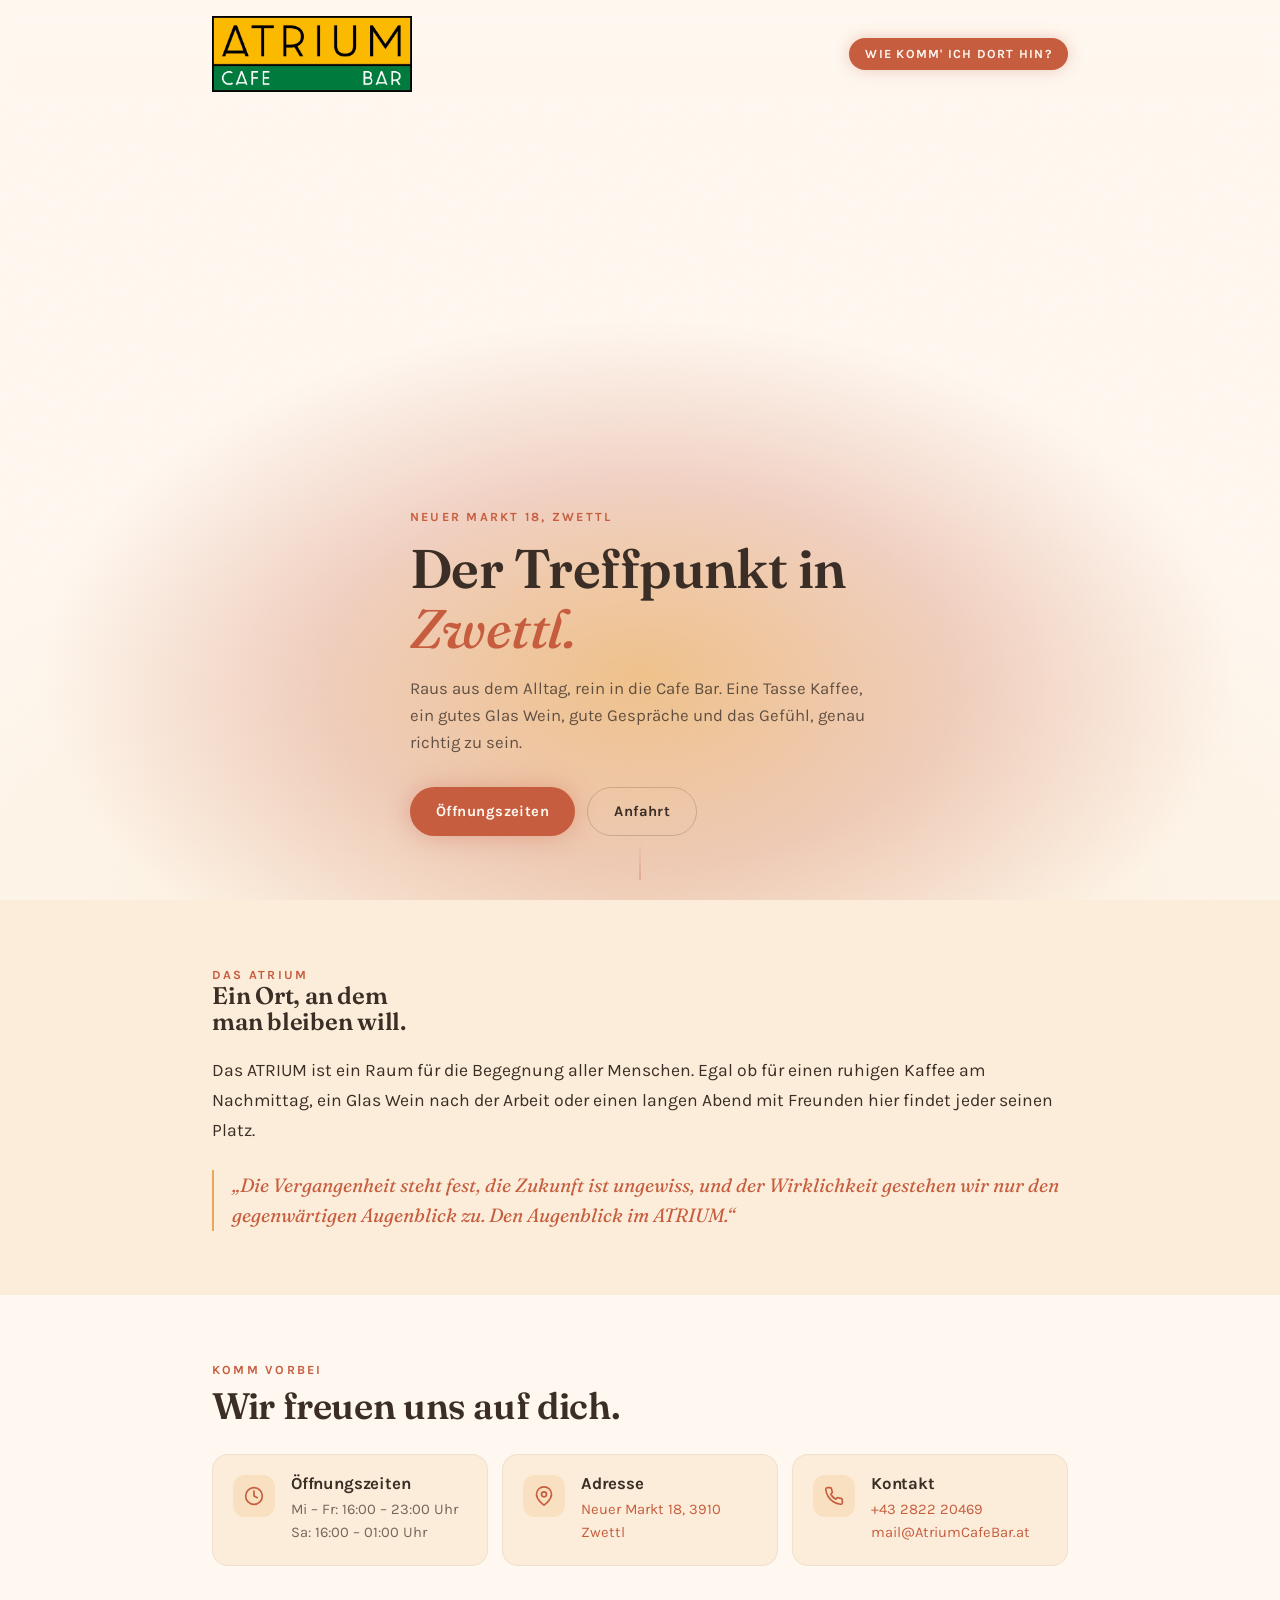
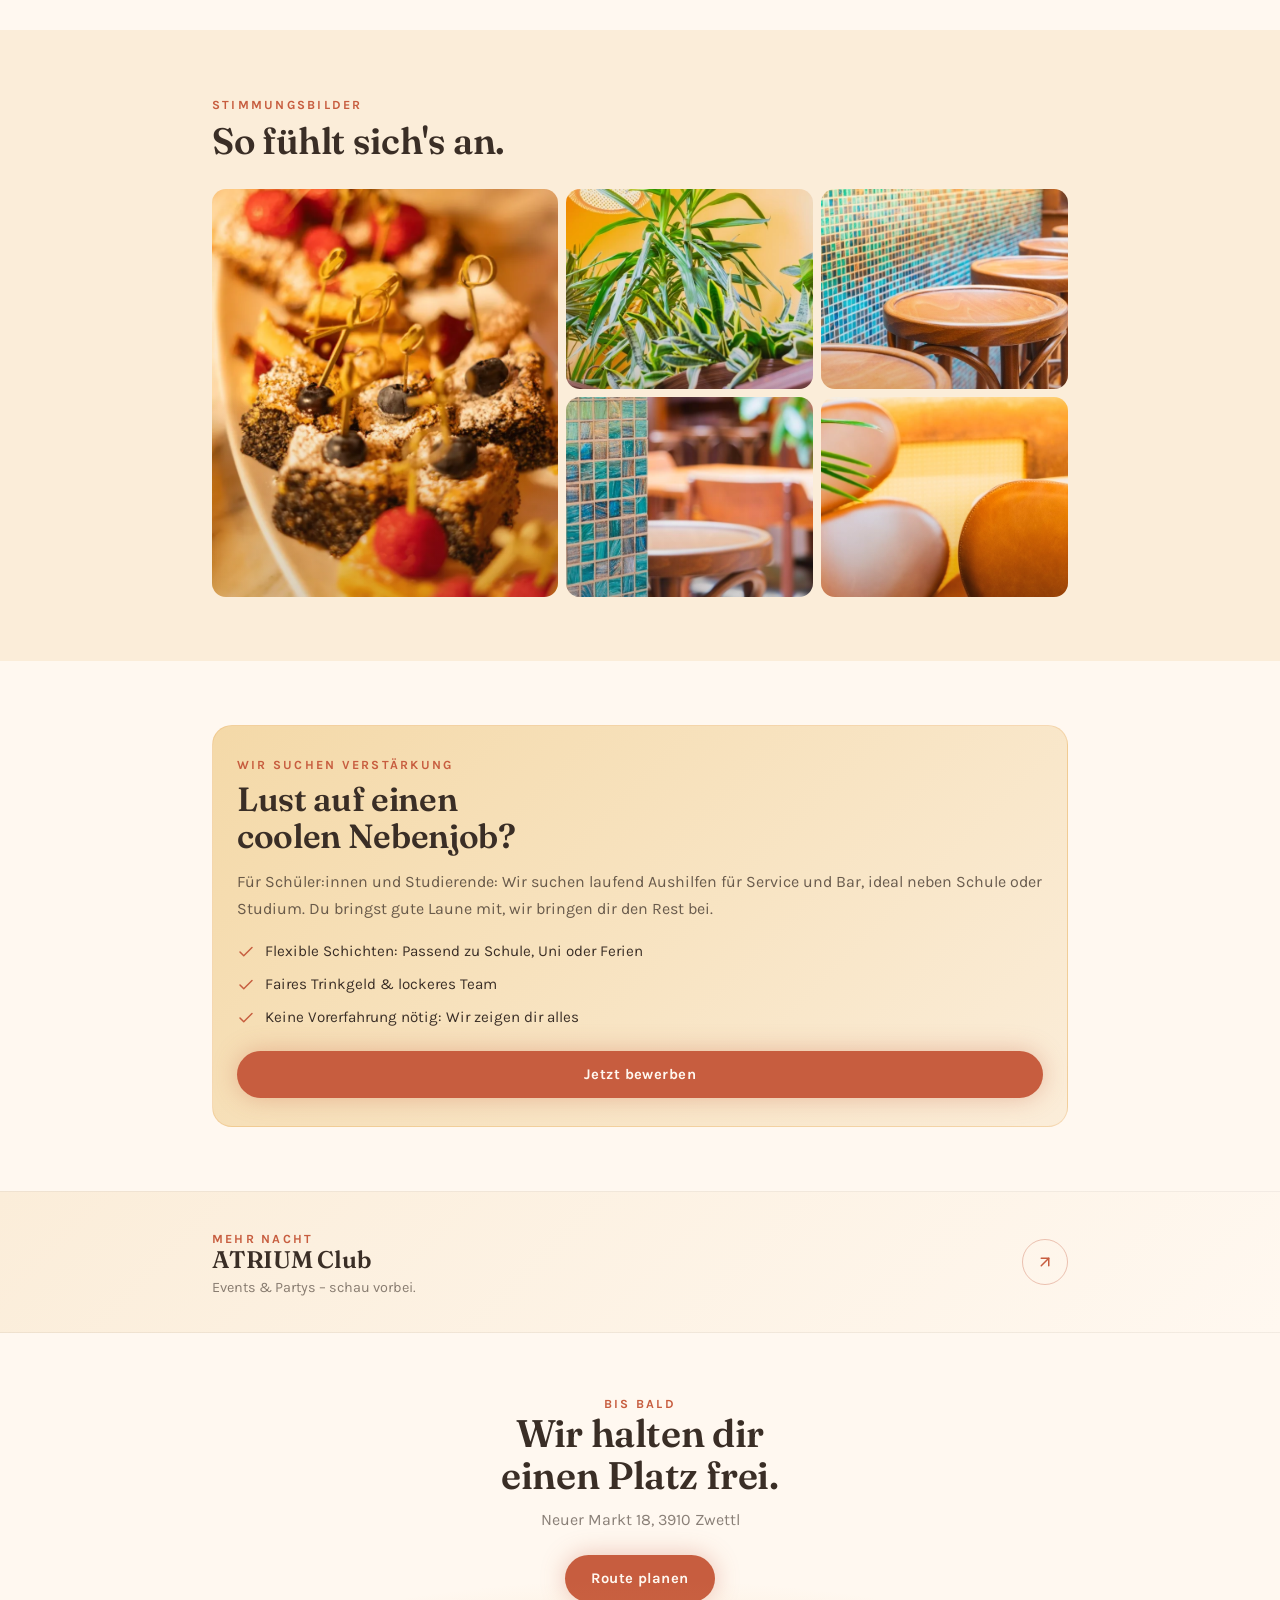
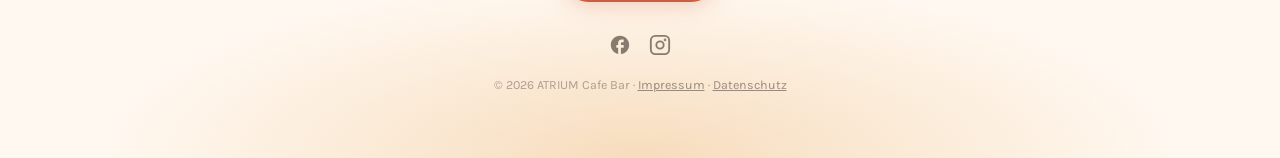
==== index.html @ 090c9a33 "First Website Release" ====
<!DOCTYPE html>
<html lang="de">
<head>
<meta charset="UTF-8">
<meta name="viewport" content="width=device-width, initial-scale=1.0">
<title>ATRIUM Cafe Bar – Zwettls Wohnzimmer</title>
<meta name="description" content="Das ATRIUM ist der gemütlichste Ort in Zwettl. Cafe, Bar, Treffpunkt – ein Ort zum Wohlfühlen.">
<link rel="preconnect" href="https://fonts.googleapis.com">
<link rel="preconnect" href="https://fonts.gstatic.com" crossorigin>
<link rel="stylesheet" href="styles.css"/>
<link href="https://fonts.googleapis.com/css2?family=Fraunces:ital,opsz,wght@0,9..144,300;0,9..144,500;0,9..144,600;0,9..144,700;1,9..144,500&family=Karla:wght@400;500;600;700&display=swap" rel="stylesheet">

</head>
<body>

<header>
  <div class="wrap">
    <img src="Logo_ATRIUM_Cafe_Bar_rgb_fin.webp" class="logo"/>
    <a href="#info" class="nav-cta">Wie komm' ich dort hin?</a>
  </div>
</header>

<section class="hero" id="top">
  <div class="hero-glow" aria-hidden="true"></div>
  <div class="hero-noise" aria-hidden="true"></div>
  <div class="wrap hero-content">
    <span class="eyebrow">Neuer Markt 18, Zwettl</span>
    <h1>Der Treffpunkt in<br><em>Zwettl.</em></h1>
    <p>Raus aus dem Alltag, rein in die Cafe Bar. Eine Tasse Kaffee, ein gutes Glas Wein, gute Gespräche und das Gefühl, genau richtig zu sein.</p>
    <div class="hero-actions">
      <a href="#info" class="btn btn-primary">Öffnungszeiten</a>
      <a href="https://maps.app.goo.gl/k5fQPanVArkznnJS8" target="_blank" rel="noopener" class="btn btn-ghost">Anfahrt</a>
    </div>
  </div>
  <div class="scroll-hint" aria-hidden="true"></div>
</section>

<section class="about reveal">
  <div class="wrap">
    <span class="eyebrow">Das ATRIUM</span>
    <h2 class="section-head" style="margin-bottom:0;">Ein Ort, an dem<br>man bleiben will.</h2>
    <p class="lead" style="margin-top:20px;">Das ATRIUM ist ein Raum für die Begegnung aller Menschen. Egal ob für einen ruhigen Kaffee am Nachmittag, ein Glas Wein nach der Arbeit oder einen langen Abend mit Freunden hier findet jeder seinen Platz.</p>
    <p class="quote">„Die Vergangenheit steht fest, die Zukunft ist ungewiss, und der Wirklichkeit gestehen wir nur den gegenwärtigen Augenblick zu. Den Augenblick im ATRIUM.“</p>
  </div>
</section>

<section class="info reveal" id="info">
  <div class="wrap">
    <div class="section-head">
      <span class="eyebrow">Komm vorbei</span>
      <h2>Wir freuen uns auf dich.</h2>
    </div>
    <div class="info-grid">
      <div class="info-card">
        <div class="info-icon" aria-hidden="true">
          <svg width="20" height="20" viewBox="0 0 24 24" fill="none" stroke="currentColor" stroke-width="2" stroke-linecap="round" stroke-linejoin="round"><circle cx="12" cy="12" r="10"></circle><polyline points="12 6 12 12 16 14"></polyline></svg>
        </div>
        <div>
          <h3>Öffnungszeiten</h3>
          <p>Mi – Fr: 16:00 – 23:00 Uhr<br>Sa: 16:00 – 01:00 Uhr</p>
        </div>
      </div>
      <div class="info-card">
        <div class="info-icon" aria-hidden="true">
          <svg width="20" height="20" viewBox="0 0 24 24" fill="none" stroke="currentColor" stroke-width="2" stroke-linecap="round" stroke-linejoin="round"><path d="M21 10c0 7-9 13-9 13s-9-6-9-13a9 9 0 0 1 18 0z"></path><circle cx="12" cy="10" r="3"></circle></svg>
        </div>
        <div>
          <h3>Adresse</h3>
          <p><a href="https://maps.app.goo.gl/k5fQPanVArkznnJS8" target="_blank" rel="noopener">Neuer Markt 18, 3910 Zwettl</a></p>
        </div>
      </div>
      <div class="info-card">
        <div class="info-icon" aria-hidden="true">
          <svg width="20" height="20" viewBox="0 0 24 24" fill="none" stroke="currentColor" stroke-width="2" stroke-linecap="round" stroke-linejoin="round"><path d="M22 16.92v3a2 2 0 0 1-2.18 2 19.79 19.79 0 0 1-8.63-3.07 19.5 19.5 0 0 1-6-6 19.79 19.79 0 0 1-3.07-8.67A2 2 0 0 1 4.11 2h3a2 2 0 0 1 2 1.72c.13.97.36 1.93.69 2.81a2 2 0 0 1-.45 2.11L8.09 9.91a16 16 0 0 0 6 6l1.27-1.27a2 2 0 0 1 2.11-.45c.88.33 1.84.56 2.81.69A2 2 0 0 1 22 16.92z"></path></svg>
        </div>
        <div>
          <h3>Kontakt</h3>
          <p><a href="tel:+4328222 0469">+43 2822 20469</a><br><a href="mailto:mail@AtriumCafeBar.at">mail@AtriumCafeBar.at</a></p>
        </div>
      </div>
    </div>
  </div>
</section>

<section class="gallery reveal">
  <div class="wrap">
    <div class="section-head">
      <span class="eyebrow">Stimmungsbilder</span>
      <h2>So fühlt sich's an.</h2>
    </div>
    <div class="gallery-grid">
      <div><img src="sweets.webp" alt="Gemütlicher Innenraum des ATRIUM mit warmem Licht" loading="lazy"></div>
      <div><img src="plants.webp" alt="Sitzbereich im ATRIUM" loading="lazy"></div>
      <div><img src="bar_seats_1.webp" alt="Bar Bereich im ATRIUM" loading="lazy"></div>
      <div><img src="bar_seats_2.webp" alt="Sitzbereich im ATRIUM" loading="lazy"></div>
      <div><img src="seats.webp" alt="Sitzbereich im ATRIUM" loading="lazy"></div>
    </div>
  </div>
</section>

<section class="jobs reveal">
  <div class="wrap">
    <div class="jobs-card">
      <span class="eyebrow">Wir suchen Verstärkung</span>
      <h2>Lust auf einen<br>coolen Nebenjob?</h2>
      <p>Für Schüler:innen und Studierende: Wir suchen laufend Aushilfen für Service und Bar, ideal neben Schule oder Studium. Du bringst gute Laune mit, wir bringen dir den Rest bei.</p>
      <ul class="jobs-list">
        <li>
          <svg width="18" height="18" viewBox="0 0 24 24" fill="none" stroke="currentColor" stroke-width="2" stroke-linecap="round" stroke-linejoin="round"><polyline points="20 6 9 17 4 12"></polyline></svg>
          <span>Flexible Schichten: Passend zu Schule, Uni oder Ferien</span>
        </li>
        <li>
          <svg width="18" height="18" viewBox="0 0 24 24" fill="none" stroke="currentColor" stroke-width="2" stroke-linecap="round" stroke-linejoin="round"><polyline points="20 6 9 17 4 12"></polyline></svg>
          <span>Faires Trinkgeld &amp; lockeres Team</span>
        </li>
        <li>
          <svg width="18" height="18" viewBox="0 0 24 24" fill="none" stroke="currentColor" stroke-width="2" stroke-linecap="round" stroke-linejoin="round"><polyline points="20 6 9 17 4 12"></polyline></svg>
          <span>Keine Vorerfahrung nötig: Wir zeigen dir alles</span>
        </li>
      </ul>
      <a href="https://wa.me/43282220469" target="_blank" class="btn btn-primary">Jetzt bewerben</a>
    </div>
  </div>
</section>

<a href="https://atriumclub.at/" target="_blank" rel="noopener" class="club reveal" style="display:block; text-decoration:none;">
  <div class="wrap" style="padding:36px 22px;">
    <div class="club-card">
      <div>
        <span class="eyebrow">Mehr Nacht</span>
        <h2>ATRIUM Club</h2>
        <p>Events &amp; Partys – schau vorbei.</p>
      </div>
      <div class="club-arrow" aria-hidden="true">
        <svg width="18" height="18" viewBox="0 0 24 24" fill="none" stroke="currentColor" stroke-width="2" stroke-linecap="round" stroke-linejoin="round"><line x1="7" y1="17" x2="17" y2="7"></line><polyline points="7 7 17 7 17 17"></polyline></svg>
      </div>
    </div>
  </div>
</a>

<footer>
  <div class="footer-glow" aria-hidden="true"></div>
  <div class="wrap">
    <span class="eyebrow">Bis bald</span>
    <h2>Wir halten dir<br>einen Platz frei.</h2>
    <p>Neuer Markt 18, 3910 Zwettl</p>
    <a href="https://maps.app.goo.gl/k5fQPanVArkznnJS8" target="_blank" rel="noopener" class="btn btn-primary">Route planen</a>
    <div class="footer-socials">
      <a href="https://www.facebook.com/atrium.cafe.bar.zwettl" target="_blank" rel="noopener" aria-label="Facebook">
        <svg width="22" height="22" viewBox="0 0 24 24" fill="currentColor"><path d="M22 12c0-5.52-4.48-10-10-10S2 6.48 2 12c0 4.84 3.44 8.87 8 9.8V15H8v-3h2V9.5C10 7.57 11.57 6 13.5 6H16v3h-2c-.55 0-1 .45-1 1v2h3v3h-3v6.95c5.05-.5 9-4.76 9-9.95z"/></svg>
      </a>
      <a href="https://www.instagram.com/atrium.cafe.bar.zwettl" target="_blank" rel="noopener" aria-label="Instagram">
        <svg width="22" height="22" viewBox="0 0 24 24" fill="none" stroke="currentColor" stroke-width="2"><rect x="2" y="2" width="20" height="20" rx="5"></rect><circle cx="12" cy="12" r="4"></circle><circle cx="17.5" cy="6.5" r="0.5" fill="currentColor"></circle></svg>
      </a>
    </div>
    <p class="footer-meta">&copy; 2026 ATRIUM Cafe Bar &middot; <a href="impressum.html">Impressum</a> &middot; <a href="datenschutz.html">Datenschutz</a></p>
  </div>
</footer>

<script>
  // Reveal on scroll
  const reveals = document.querySelectorAll('.reveal');
  const io = new IntersectionObserver((entries) => {
    entries.forEach(e => {
      if (e.isIntersecting) {
        e.target.classList.add('visible');
        io.unobserve(e.target);
      }
    });
  }, { threshold: 0.15 });
  reveals.forEach(el => io.observe(el));
</script>

</body>
</html>
---- styles.css ----
:root{
    --cream:#FFF8F0;
    --cream-deep:#FBEDD9;
    --ink:#3A2E26;
    --glow:#E8A85C;
    --terracotta:#C75D3F;
    --mocha:#8A6F5E;
    --glow-light:#F4D9A8;
    --max-w:480px;
  }

  *{box-sizing:border-box;margin:0;padding:0;}
  html{scroll-behavior:smooth;}
  body{
    font-family:'Karla',sans-serif;
    background:var(--cream);
    color:var(--ink);
    -webkit-font-smoothing:antialiased;
    overflow-x:hidden;
  }
  img{max-width:100%;display:block;}

  @media (prefers-reduced-motion:reduce){
    *{animation-duration:0.01ms !important; animation-iteration-count:1 !important; transition-duration:0.01ms !important; scroll-behavior:auto !important;}
  }

  /* ---------- TYPOGRAPHY ---------- */
  h1,h2,h3{
    font-family:'Fraunces',serif;
    font-weight:600;
    line-height:1.1;
    letter-spacing:-0.01em;
  }
  .eyebrow{
    font-family:'Karla',sans-serif;
    font-size:0.78rem;
    letter-spacing:0.18em;
    text-transform:uppercase;
    color:var(--terracotta);
    font-weight:700;
  }

  /* ---------- LAYOUT WRAPPER ---------- */
  .wrap{
    max-width:var(--max-w);
    margin:0 auto;
    padding:0 22px;
  }

  /* ---------- TOP NAV ---------- */
  header{
    position:fixed;
    top:0; left:0; right:0;
    z-index:100;
    background:linear-gradient(to bottom, rgba(255,248,240,0.92), rgba(255,248,240,0));
    backdrop-filter:blur(6px);
    padding:16px 0;
    transition:background 0.3s ease;
  }
  header .wrap{
    display:flex;
    align-items:center;
    justify-content:space-between;
  }
  .logo{
    max-width: 200px;
  }
  .logo span{color:var(--glow);}
  .nav-cta{
    font-size:0.78rem;
    font-weight:700;
    letter-spacing:0.1em;
    text-transform:uppercase;
    color:var(--cream);
    background:var(--terracotta);
    padding:9px 16px;
    border-radius:100px;
    text-decoration:none;
    box-shadow:0 0 16px rgba(199,93,63,0.3);
  }

  /* ---------- HERO ---------- */
  .hero{
    position:relative;
    min-height:100svh;
    display:flex;
    flex-direction:column;
    justify-content:flex-end;
    padding-bottom:64px;
    overflow:hidden;
    isolation:isolate;
  }
  .hero-glow{
    position:absolute;
    inset:0;
    z-index:-2;
    background:
      radial-gradient(65% 55% at 50% 75%, rgba(232,168,92,0.65) 0%, rgba(199,93,63,0.25) 38%, rgba(255,248,240,0) 72%),
      radial-gradient(120% 80% at 50% 100%, var(--cream-deep) 0%, var(--cream) 60%);
    animation:breathe 7s ease-in-out infinite;
  }
  @keyframes breathe{
    0%,100%{ opacity:1; transform:scale(1); }
    50%{ opacity:0.85; transform:scale(1.04); }
  }
  .hero-noise{
    position:absolute;
    inset:0;
    z-index:-1;
    background-image:url('data:image/svg+xml,%3Csvg xmlns="http://www.w3.org/2000/svg" width="100" height="100"%3E%3Cfilter id="n"%3E%3CfeTurbulence type="fractalNoise" baseFrequency="0.9" numOctaves="2" stitchTiles="stitch"/%3E%3C/filter%3E%3Crect width="100%25" height="100%25" filter="url(%23n)" opacity="0.05"/%3E%3C/svg%3E');
    mix-blend-mode:multiply;
    opacity:0.3;
    pointer-events:none;
  }
  .hero-content{
    position:relative;
    z-index:1;
  }
  .hero h1{
    font-size:clamp(2.6rem, 11vw, 3.4rem);
    color:var(--ink);
    margin:14px 0 18px;
  }
  .hero h1 em{
    font-style:italic;
    color:var(--terracotta);
    font-weight:500;
  }
  .hero p{
    font-size:1.05rem;
    line-height:1.6;
    color:rgba(58,46,38,0.78);
    max-width:34ch;
    margin-bottom:30px;
  }
  .hero-actions{
    display:flex;
    gap:12px;
    flex-wrap:wrap;
  }
  .btn{
    font-family:'Karla',sans-serif;
    font-size:0.92rem;
    font-weight:700;
    letter-spacing:0.03em;
    padding:15px 26px;
    border-radius:100px;
    text-decoration:none;
    display:inline-flex;
    align-items:center;
    gap:8px;
    transition:transform 0.2s ease, box-shadow 0.2s ease;
  }
  .btn:active{ transform:scale(0.97); }
  .btn-primary{
    background:var(--terracotta);
    color:var(--cream);
    box-shadow:0 0 24px rgba(199,93,63,0.35);
  }
  .btn-ghost{
    background:transparent;
    border:1px solid rgba(58,46,38,0.2);
    color:var(--ink);
  }

  .scroll-hint{
    position:absolute;
    bottom:20px;
    left:50%;
    transform:translateX(-50%);
    width:1px;
    height:38px;
    background:linear-gradient(to bottom, transparent, rgba(199,93,63,0.6));
    animation:scrolldown 2s ease-in-out infinite;
  }
  @keyframes scrolldown{
    0%{ opacity:0; transform:translate(-50%,-10px); }
    50%{ opacity:1; }
    100%{ opacity:0; transform:translate(-50%,10px); }
  }

  /* ---------- SECTION GENERIC ---------- */
  section{
    padding:64px 0;
    position:relative;
  }
  .section-head{
    margin-bottom:28px;
  }
  .section-head h2{
    font-size:clamp(1.8rem, 8vw, 2.3rem);
    margin-top:8px;
    color:var(--ink);
  }
  .section-head p{
    color:rgba(58,46,38,0.65);
    margin-top:10px;
    line-height:1.6;
    max-width:34ch;
  }

  /* ---------- ABOUT / QUOTE ---------- */
  .about{
    background:var(--cream-deep);
  }
  .about p.lead{
    font-size:1.1rem;
    line-height:1.7;
    color:var(--ink);
    margin-bottom:24px;
  }
  .quote{
    font-family:'Fraunces',serif;
    font-style:italic;
    font-size:1.2rem;
    line-height:1.6;
    color:var(--terracotta);
    border-left:2px solid var(--glow);
    padding-left:18px;
  }
  .quote cite{
    display:block;
    margin-top:10px;
    font-family:'Karla',sans-serif;
    font-style:normal;
    font-size:0.78rem;
    letter-spacing:0.12em;
    text-transform:uppercase;
    color:rgba(58,46,38,0.5);
  }

  /* ---------- INFO CARDS (hours / location) ---------- */
  .info{
    background:var(--cream);
  }
  .info-grid{
    display:flex;
    flex-direction:column;
    gap:14px;
  }
  .info-card{
    background:var(--cream-deep);
    border:1px solid rgba(58,46,38,0.06);
    border-radius:16px;
    padding:20px;
    display:flex;
    gap:16px;
    align-items:flex-start;
    transition:border-color 0.3s ease, box-shadow 0.3s ease;
  }
  .info-card:active{
    border-color:rgba(199,93,63,0.4);
    box-shadow:0 0 24px rgba(232,168,92,0.15);
  }
  .info-icon{
    flex:0 0 auto;
    width:42px; height:42px;
    border-radius:12px;
    background:rgba(232,168,92,0.2);
    display:flex; align-items:center; justify-content:center;
    color:var(--terracotta);
  }
  .info-card h3{
    font-size:1.05rem;
    font-family:'Karla',sans-serif;
    font-weight:700;
    color:var(--ink);
    margin-bottom:4px;
  }
  .info-card p, .info-card a{
    font-size:0.92rem;
    line-height:1.6;
    color:rgba(58,46,38,0.7);
    text-decoration:none;
  }
  .info-card a{ color:var(--terracotta); }

  /* ---------- GALLERY ---------- */
  .gallery{
    background:var(--cream-deep);
  }
  .gallery-grid{
    display:grid;
    grid-template-columns:1.4fr 1fr;
    grid-template-rows:140px 140px;
    gap:8px;
  }
  .gallery-grid div{
    border-radius:14px;
    overflow:hidden;
    position:relative;
  }
  .gallery-grid div:first-child{
    grid-row:span 2;
  }
  .gallery-grid img{
    width:100%; height:100%;
    object-fit:cover;
  }
  .gallery-grid div::after{
    content:'';
    position:absolute; inset:0;
    background:linear-gradient(to top, rgba(58,46,38,0.18), transparent 50%);
  }

  /* ---------- JOBS ---------- */
  .jobs{
    background:var(--cream);
  }
  .jobs-card{
    background:linear-gradient(135deg, var(--glow-light), var(--cream-deep));
    border-radius:20px;
    padding:28px 24px;
    border:1px solid rgba(232,168,92,0.3);
  }
  .jobs-card h2{
    font-size:clamp(1.7rem,7vw,2.1rem);
    color:var(--ink);
    margin-top:8px;
    margin-bottom:14px;
  }
  .jobs-card p{
    color:rgba(58,46,38,0.75);
    line-height:1.65;
    margin-bottom:16px;
  }
  .jobs-list{
    list-style:none;
    display:flex;
    flex-direction:column;
    gap:10px;
    margin:18px 0 22px;
  }
  .jobs-list li{
    display:flex;
    align-items:flex-start;
    gap:10px;
    font-size:0.95rem;
    color:var(--ink);
    line-height:1.5;
  }
  .jobs-list svg{
    flex:0 0 auto;
    margin-top:3px;
    color:var(--terracotta);
  }
  .jobs-card .btn-primary{
    width:100%;
    justify-content:center;
  }

  /* ---------- CLUB CALLOUT ---------- */
  .club{
    background:linear-gradient(135deg, var(--cream-deep), var(--cream));
    border-top:1px solid rgba(58,46,38,0.06);
    border-bottom:1px solid rgba(58,46,38,0.06);
  }
  .club-card{
    display:flex;
    align-items:center;
    justify-content:space-between;
    gap:16px;
  }
  .club-card .eyebrow{ margin-bottom:6px; }
  .club-card h2{
    font-size:1.5rem;
    color:var(--ink);
  }
  .club-card p{
    color:rgba(58,46,38,0.6);
    font-size:0.9rem;
    margin-top:6px;
  }
  .club-arrow{
    flex:0 0 auto;
    width:46px; height:46px;
    border-radius:50%;
    border:1px solid rgba(199,93,63,0.35);
    display:flex; align-items:center; justify-content:center;
    color:var(--terracotta);
  }

  /* ---------- FOOTER / CTA ---------- */
  footer{
    padding:60px 0 40px;
    text-align:center;
    background:var(--cream);
    position:relative;
    overflow:hidden;
  }
  .footer-glow{
    position:absolute;
    inset:0;
    background:radial-gradient(60% 60% at 50% 100%, rgba(232,168,92,0.35), transparent 70%);
    pointer-events:none;
  }
  footer h2{
    font-size:clamp(1.9rem,9vw,2.4rem);
    color:var(--ink);
    margin-bottom:14px;
    position:relative;
    z-index:1;
  }
  footer p{
    color:rgba(58,46,38,0.6);
    margin-bottom:26px;
    position:relative;
    z-index:1;
  }
  .footer-socials{
    display:flex;
    justify-content:center;
    gap:18px;
    margin:32px 0 18px;
    position:relative;
    z-index:1;
  }
  .footer-socials a{
    color:var(--ink);
    opacity:0.6;
    transition:opacity 0.2s, color 0.2s;
  }
  .footer-socials a:active{ opacity:1; color:var(--terracotta); }
  .footer-meta{
    font-size:0.78rem;
    color:rgba(58,46,38,0.4);
    position:relative;
    z-index:1;
  }
  .footer-meta a{ color:rgba(58,46,38,0.5); text-decoration:underline; }

  /* ---------- REVEAL ANIMATION ---------- */
  .reveal{
    opacity:0;
    transform:translateY(24px);
    transition:opacity 0.7s ease, transform 0.7s ease;
  }
  .reveal.visible{
    opacity:1;
    transform:translateY(0);
  }

  /* ---------- Larger screens ---------- */
  @media (min-width:600px){
    :root{ --max-w:680px; }
    .gallery-grid{ grid-template-rows:180px 180px; }
    
  }
  @media (max-width:600px){
.logo{ max-width: 30vw;}
  }
  @media (min-width:900px){
    :root{ --max-w:900px; }
    .hero p{ max-width:46ch; }
    .info-grid{ flex-direction:row; }
    .info-card{ flex:1; }
    .gallery-grid{ grid-template-columns:1.4fr 1fr 1fr; grid-template-rows:200px 200px; }
  }

  /* focus visibility */
  a:focus-visible, button:focus-visible{
    outline:2px solid var(--terracotta);
    outline-offset:3px;
  }
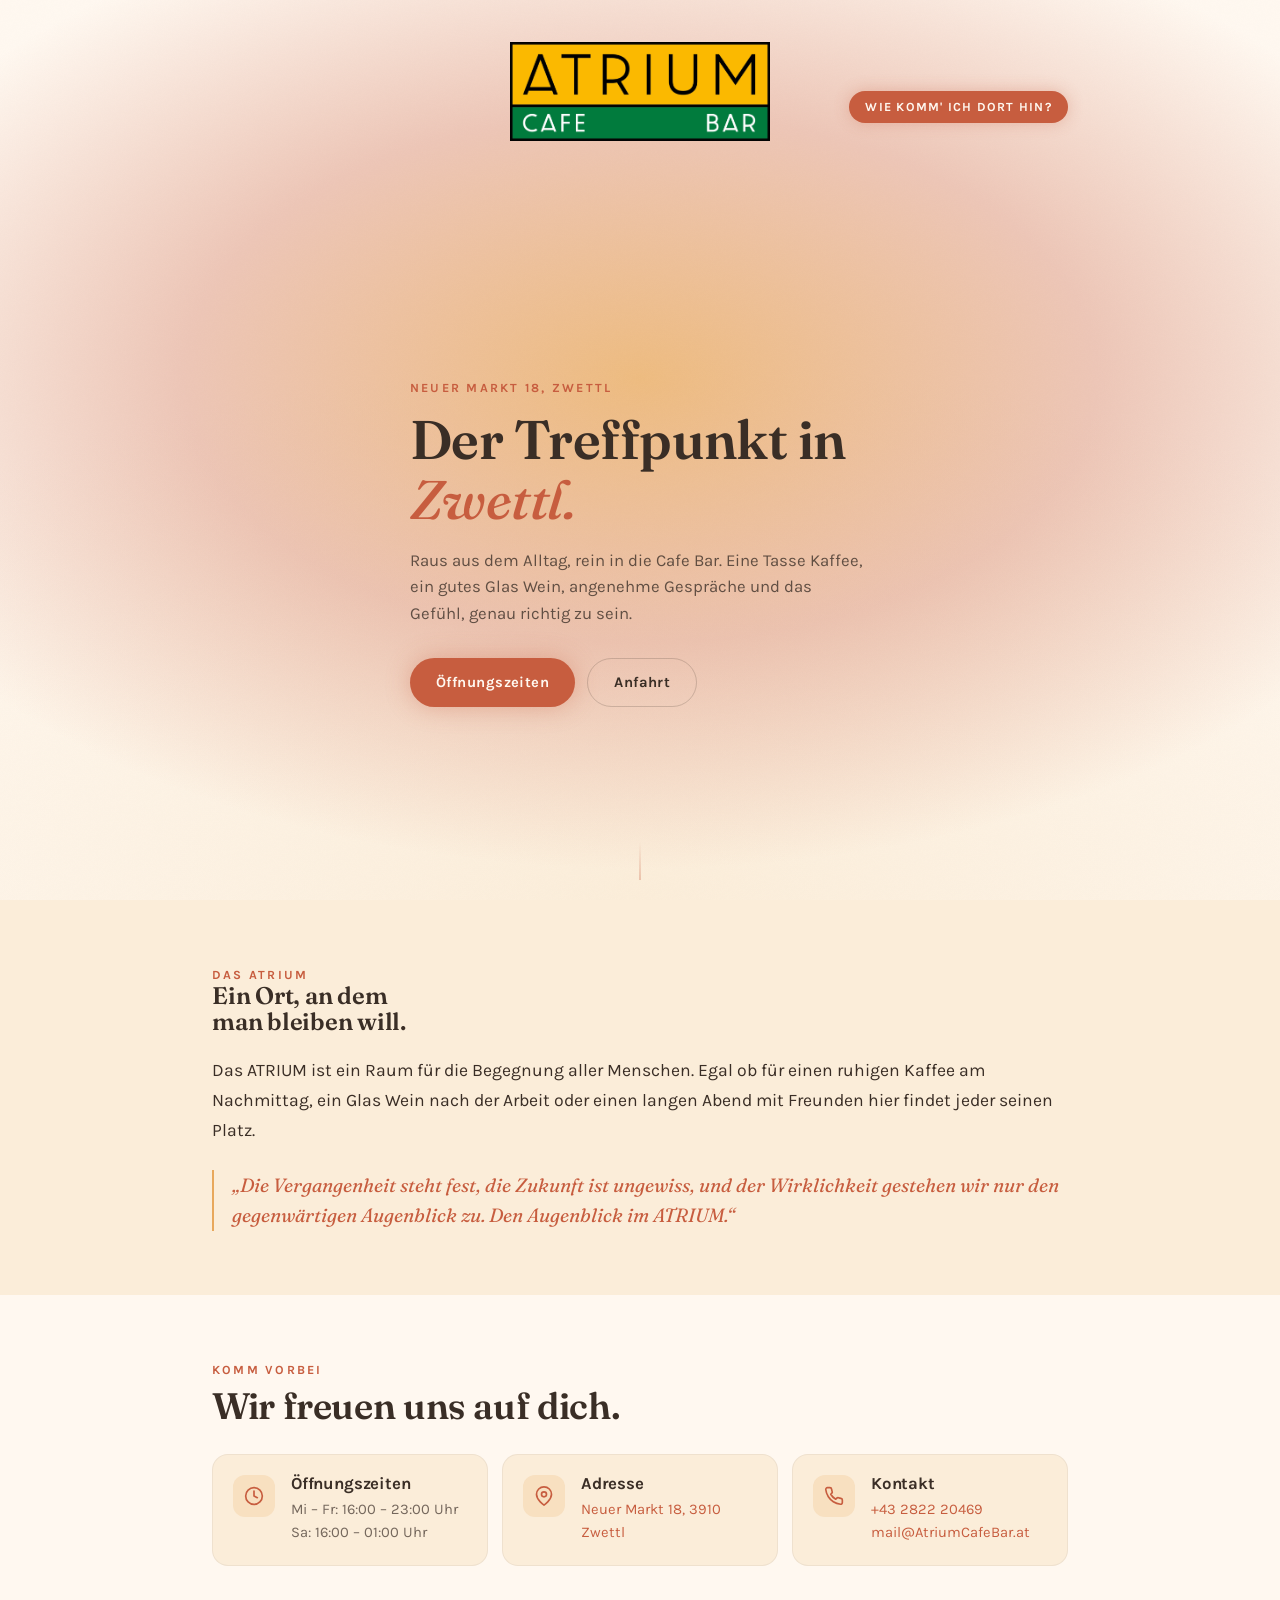
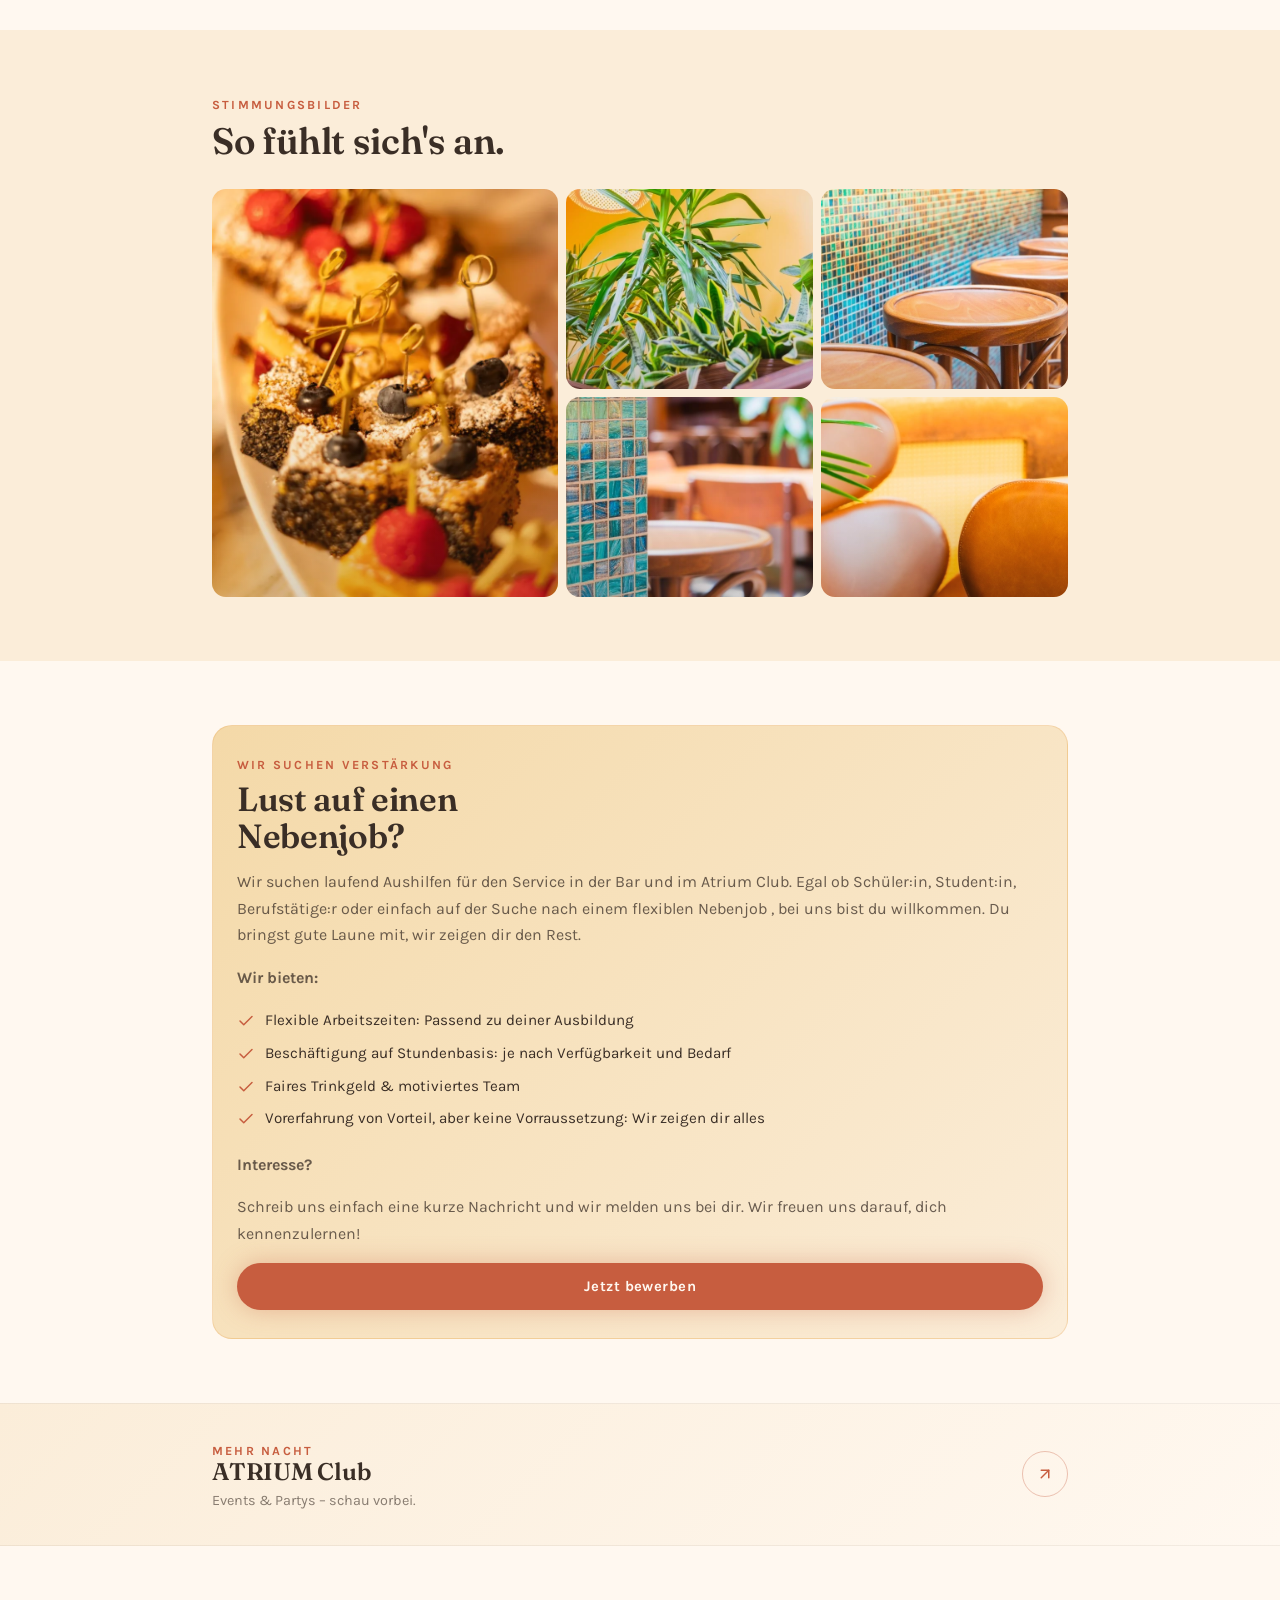
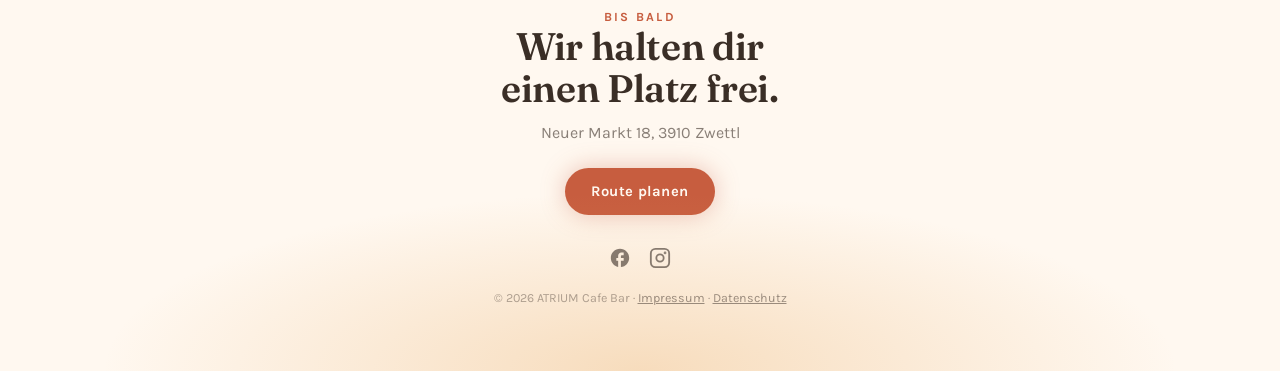
==== commit 435d7859: "Changed Text and Landing View" ====
--- a/index.html
+++ b/index.html
@@ -4,6 +4,7 @@
 <meta charset="UTF-8">
 <meta name="viewport" content="width=device-width, initial-scale=1.0">
 <title>ATRIUM Cafe Bar – Zwettls Wohnzimmer</title>
+<link rel="icon" type="image/png" href="favicon.png">
 <meta name="description" content="Das ATRIUM ist der gemütlichste Ort in Zwettl. Cafe, Bar, Treffpunkt – ein Ort zum Wohlfühlen.">
 <link rel="preconnect" href="https://fonts.googleapis.com">
 <link rel="preconnect" href="https://fonts.gstatic.com" crossorigin>
@@ -26,7 +27,7 @@
   <div class="wrap hero-content">
     <span class="eyebrow">Neuer Markt 18, Zwettl</span>
     <h1>Der Treffpunkt in<br><em>Zwettl.</em></h1>
-    <p>Raus aus dem Alltag, rein in die Cafe Bar. Eine Tasse Kaffee, ein gutes Glas Wein, gute Gespräche und das Gefühl, genau richtig zu sein.</p>
+    <p>Raus aus dem Alltag, rein in die Cafe Bar. Eine Tasse Kaffee, ein gutes Glas Wein, angenehme Gespräche und das Gefühl, genau richtig zu sein.</p>
     <div class="hero-actions">
       <a href="#info" class="btn btn-primary">Öffnungszeiten</a>
       <a href="https://maps.app.goo.gl/k5fQPanVArkznnJS8" target="_blank" rel="noopener" class="btn btn-ghost">Anfahrt</a>
@@ -102,22 +103,29 @@
   <div class="wrap">
     <div class="jobs-card">
       <span class="eyebrow">Wir suchen Verstärkung</span>
-      <h2>Lust auf einen<br>coolen Nebenjob?</h2>
-      <p>Für Schüler:innen und Studierende: Wir suchen laufend Aushilfen für Service und Bar, ideal neben Schule oder Studium. Du bringst gute Laune mit, wir bringen dir den Rest bei.</p>
+      <h2>Lust auf einen<br>Nebenjob?</h2>
+      <p>Wir suchen laufend Aushilfen für den Service in der Bar und im Atrium Club. Egal ob Schüler:in, Student:in, Berufstätige:r oder einfach auf der Suche nach einem flexiblen Nebenjob , bei uns bist du willkommen. Du bringst gute Laune mit, wir zeigen dir den Rest.</p>
+      <p><strong>Wir bieten:</strong></p>
       <ul class="jobs-list">
         <li>
           <svg width="18" height="18" viewBox="0 0 24 24" fill="none" stroke="currentColor" stroke-width="2" stroke-linecap="round" stroke-linejoin="round"><polyline points="20 6 9 17 4 12"></polyline></svg>
-          <span>Flexible Schichten: Passend zu Schule, Uni oder Ferien</span>
+          <span>Flexible Arbeitszeiten: Passend zu deiner Ausbildung</span>
         </li>
         <li>
           <svg width="18" height="18" viewBox="0 0 24 24" fill="none" stroke="currentColor" stroke-width="2" stroke-linecap="round" stroke-linejoin="round"><polyline points="20 6 9 17 4 12"></polyline></svg>
-          <span>Faires Trinkgeld &amp; lockeres Team</span>
+          <span>Beschäftigung auf Stundenbasis: je nach Verfügbarkeit und Bedarf</span>
         </li>
         <li>
           <svg width="18" height="18" viewBox="0 0 24 24" fill="none" stroke="currentColor" stroke-width="2" stroke-linecap="round" stroke-linejoin="round"><polyline points="20 6 9 17 4 12"></polyline></svg>
-          <span>Keine Vorerfahrung nötig: Wir zeigen dir alles</span>
+          <span>Faires Trinkgeld &amp; motiviertes Team</span>
+        </li>
+        <li>
+          <svg width="18" height="18" viewBox="0 0 24 24" fill="none" stroke="currentColor" stroke-width="2" stroke-linecap="round" stroke-linejoin="round"><polyline points="20 6 9 17 4 12"></polyline></svg>
+          <span>Vorerfahrung von Vorteil, aber keine Vorraussetzung: Wir zeigen dir alles</span>
         </li>
       </ul>
+      <p><strong>Interesse?</strong></p>
+      <p>Schreib uns einfach eine kurze Nachricht und wir melden uns bei dir. Wir freuen uns darauf, dich kennenzulernen!</p>
       <a href="https://wa.me/43282220469" target="_blank" class="btn btn-primary">Jetzt bewerben</a>
     </div>
   </div>
@@ -158,6 +166,19 @@
 </footer>
 
 <script>
+  // Shrink header + move logo to the left after scrolling down
+  const header = document.querySelector('header');
+  const SCROLL_THRESHOLD = 40;
+  function updateHeaderState(){
+    if (window.scrollY > SCROLL_THRESHOLD) {
+      header.classList.add('scrolled');
+    } else {
+      header.classList.remove('scrolled');
+    }
+  }
+  updateHeaderState();
+  window.addEventListener('scroll', updateHeaderState, { passive: true });
+
   // Reveal on scroll
   const reveals = document.querySelectorAll('.reveal');
   const io = new IntersectionObserver((entries) => {
--- a/styles.css
+++ b/styles.css
@@ -10,13 +10,14 @@
   }
 
   *{box-sizing:border-box;margin:0;padding:0;}
-  html{scroll-behavior:smooth;}
+  html{scroll-behavior:smooth; overflow-x:hidden; width:100%;}
   body{
     font-family:'Karla',sans-serif;
     background:var(--cream);
     color:var(--ink);
     -webkit-font-smoothing:antialiased;
     overflow-x:hidden;
+    width:100%;
   }
   img{max-width:100%;display:block;}
 
@@ -52,21 +53,38 @@
     position:fixed;
     top:0; left:0; right:0;
     z-index:100;
+    background:transparent;
+    backdrop-filter:blur(0px);
+    padding:42px 0;
+    transition:background 0.45s ease, padding 0.45s ease, backdrop-filter 0.45s ease;
+  }
+  header.scrolled{
     background:linear-gradient(to bottom, rgba(255,248,240,0.92), rgba(255,248,240,0));
     backdrop-filter:blur(6px);
     padding:16px 0;
-    transition:background 0.3s ease;
   }
   header .wrap{
     display:flex;
     align-items:center;
+    justify-content:center;
+    position:relative;
+    min-height:40px;
+  }
+  header.scrolled .wrap{
     justify-content:space-between;
   }
   .logo{
-    max-width: 200px;
+    max-width:260px;
+    transition:max-width 0.45s cubic-bezier(.4,0,.2,1);
+  }
+  header.scrolled .logo{
+    max-width:200px;
   }
   .logo span{color:var(--glow);}
   .nav-cta{
+    position:absolute;
+    right:22px;
+    top:50%;
     font-size:0.78rem;
     font-weight:700;
     letter-spacing:0.1em;
@@ -77,16 +95,28 @@
     border-radius:100px;
     text-decoration:none;
     box-shadow:0 0 16px rgba(199,93,63,0.3);
+    opacity:0;
+    transform:translateY(calc(-50% - 6px));
+    pointer-events:none;
+    transition:opacity 0.35s ease, transform 0.35s ease;
+  }
+  header.scrolled .nav-cta{
+    position:static;
+    opacity:1;
+    transform:translateY(0);
+    pointer-events:auto;
   }
 
   /* ---------- HERO ---------- */
   .hero{
     position:relative;
+    width:100%;
+    max-width:100vw;
     min-height:100svh;
     display:flex;
     flex-direction:column;
-    justify-content:flex-end;
-    padding-bottom:64px;
+    justify-content:center;
+    padding-bottom:0;
     overflow:hidden;
     isolation:isolate;
   }
@@ -95,8 +125,8 @@
     inset:0;
     z-index:-2;
     background:
-      radial-gradient(65% 55% at 50% 75%, rgba(232,168,92,0.65) 0%, rgba(199,93,63,0.25) 38%, rgba(255,248,240,0) 72%),
-      radial-gradient(120% 80% at 50% 100%, var(--cream-deep) 0%, var(--cream) 60%);
+      radial-gradient(85% 70% at 50% 42%, rgba(232,168,92,0.75) 0%, rgba(199,93,63,0.32) 42%, rgba(255,248,240,0) 78%),
+      radial-gradient(140% 100% at 50% 100%, var(--cream-deep) 0%, var(--cream) 60%);
     animation:breathe 7s ease-in-out infinite;
   }
   @keyframes breathe{
@@ -115,6 +145,7 @@
   .hero-content{
     position:relative;
     z-index:1;
+    padding-top:120px;
   }
   .hero h1{
     font-size:clamp(2.6rem, 11vw, 3.4rem);
@@ -447,7 +478,8 @@
     
   }
   @media (max-width:600px){
-.logo{ max-width: 30vw;}
+    .logo{ max-width:46vw; }
+    header.scrolled .logo{ max-width:30vw; }
   }
   @media (min-width:900px){
     :root{ --max-w:900px; }
